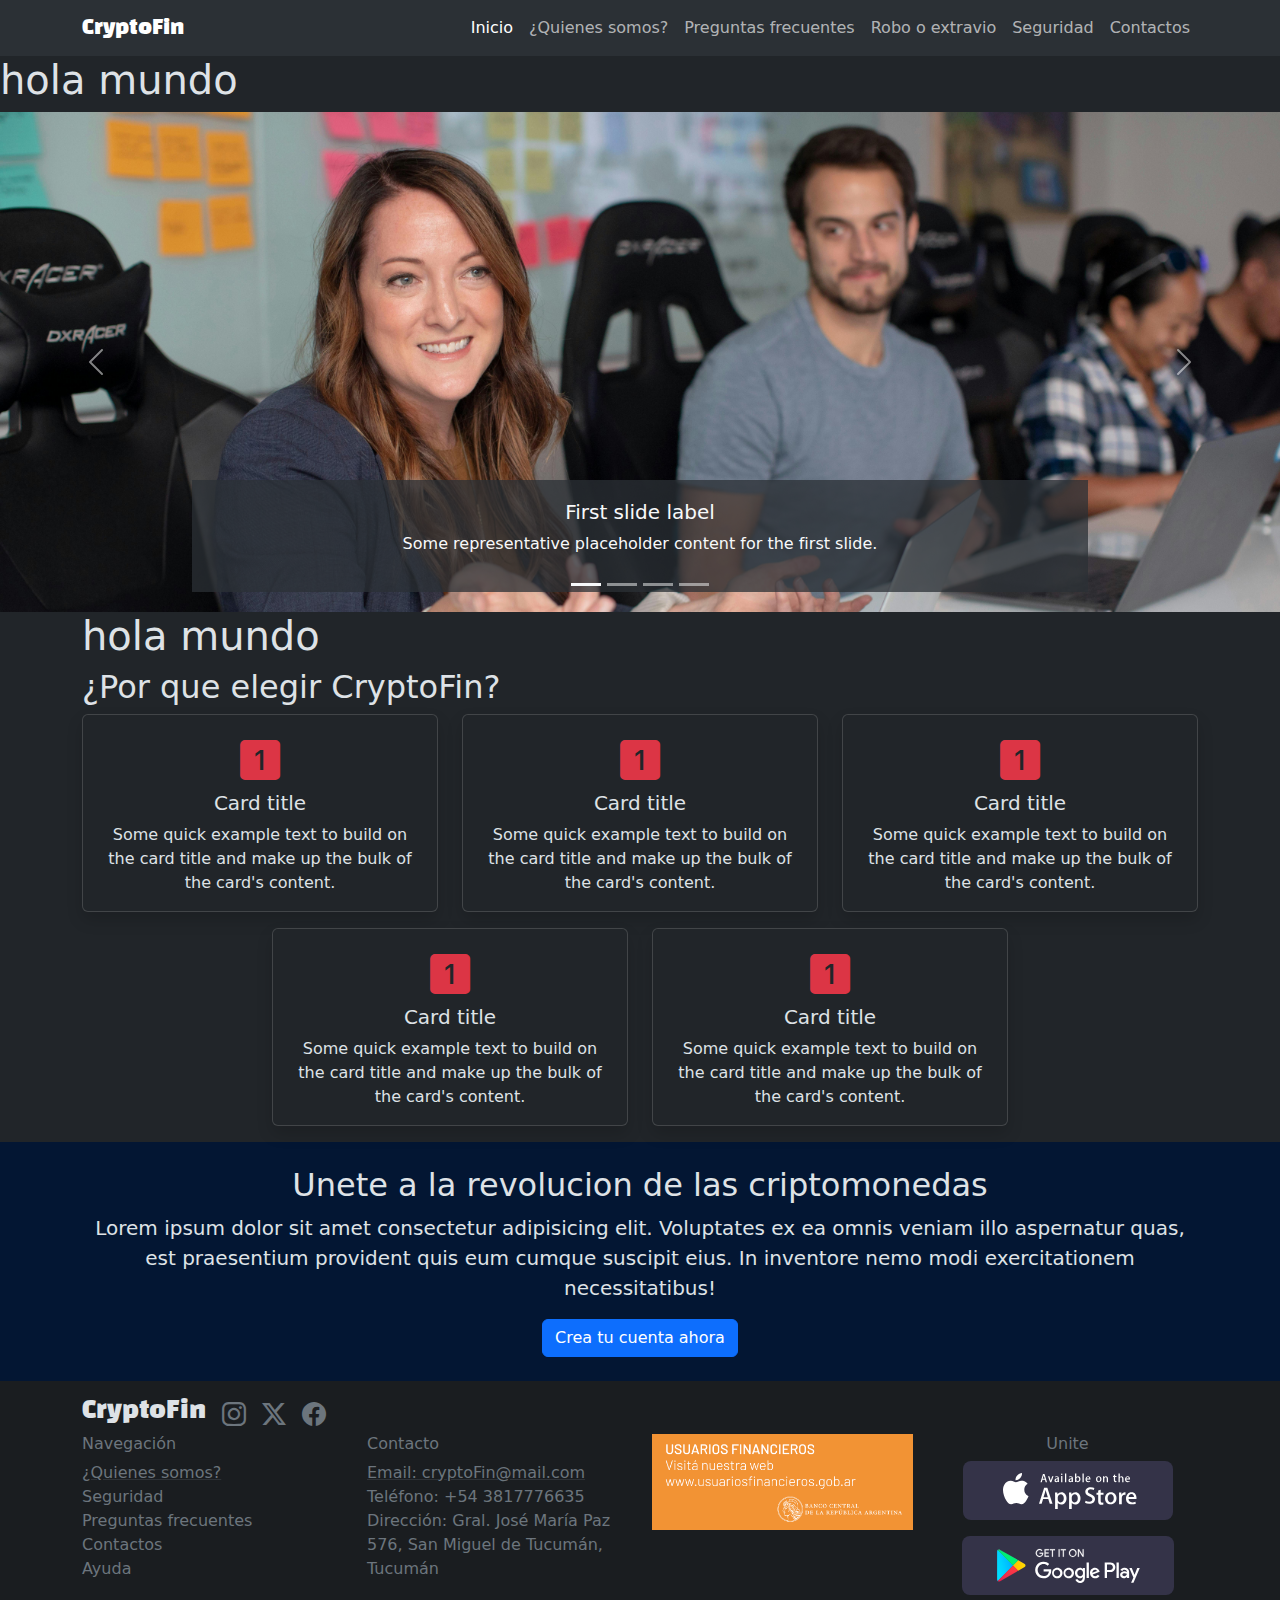
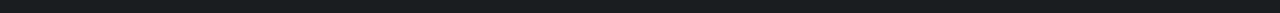
==== index.html @ 339f832b "agregamos la pagina de contactos con un formulario y mapa" ====
<!DOCTYPE html>
<html lang="es" data-bs-theme="dark">
  <head>
    <meta name="description" content="" />
    <meta charset="UTF-8" />
    <meta name="viewport" content="width=device-width, initial-scale=1.0" />
    <link rel="stylesheet" href="./style/style.css" />
    <link rel="stylesheet" href="./style/bootstrap.min.css" />
    <title>CryptoFin</title>
  </head>
  <body>
    <header>
      <nav class="navbar navbar-expand-lg bg-body-tertiary">
        <div class="container">
          <a class="navbar-brand marca" href="index.html">CryptoFin</a>
          <button
            class="navbar-toggler"
            type="button"
            data-bs-toggle="collapse"
            data-bs-target="#navbarSupportedContent"
            aria-controls="navbarSupportedContent"
            aria-expanded="false"
            aria-label="Toggle navigation"
          >
            <span class="navbar-toggler-icon"></span>
          </button>
          <div class="collapse navbar-collapse" id="navbarSupportedContent">
            <ul class="navbar-nav ms-auto mb-2 mb-lg-0">
              <li class="nav-item">
                <a class="nav-link active" aria-current="page" href="index.html"
                  >Inicio</a
                >
              </li>
              <li class="nav-item">
                <a class="nav-link" href="./pages/quienes-somos.html"
                  >¿Quienes somos?</a
                >
              </li>
              <li class="nav-item">
                <a class="nav-link" href="./pages/preguntas-frecuentes.html"
                  >Preguntas frecuentes</a
                >
              </li>
              <li class="nav-item">
                <a class="nav-link" href="./pages/error404.html"
                  >Robo o extravio</a
                >
              </li>
              <li class="nav-item">
                <a class="nav-link" href="./pages/seguridad.html">Seguridad</a>
              </li>
              <li class="nav-item">
                <a class="nav-link" href="./pages/contactos.html">Contactos</a>
              </li>
            </ul>
          </div>
        </div>
      </nav>
    </header>
    <main>
      <h1>hola mundo</h1>
      <section id="carouselCryptoFin" class="carousel slide">
        <div class="carousel-indicators">
          <button
            type="button"
            data-bs-target="#carouselCryptoFin"
            data-bs-slide-to="0"
            class="active bg-light"
            aria-current="true"
            aria-label="Slide 1
            "
          ></button>
          <button
            type="button"
            class="bg-light"
            data-bs-target="#carouselCryptoFin"
            data-bs-slide-to="1"
            aria-label="Slide 2"
          ></button>
          <button
            type="button"
            class="bg-light"
            data-bs-target="#carouselCryptoFin"
            data-bs-slide-to="2"
            aria-label="Slide 3"
          ></button>
          <button
            type="button"
            class="bg-light"
            data-bs-target="#carouselCryptoFin"
            data-bs-slide-to="3"
            aria-label="Slide 3"
          ></button>
        </div>
        <div class="carousel-inner">
          <div class="carousel-item active">
            <img
              src="img/banner/atencion.jpg"
              class="d-block w-100 img-carousel-crypto"
              alt="..."
            />
            <div
              class="carousel-caption d-none d-md-block text-light bg-body-tertiary bg-opacity-75"
            >
              <h5>First slide label</h5>
              <p >
                Some representative placeholder content for the first slide.
              </p>
            </div>
          </div>
          <div class="carousel-item">
            <img
              src="img/banner/crypto.jpeg"
              class="d-block w-100 img-carousel-crypto"
              alt="..."
            />
            <div
              class="carousel-caption d-none d-md-block text-light bg-body-dark bg-opacity-75"
            >
              <h5>Second slide label</h5>
              <p>
                Some representative placeholder content for the second slide.
              </p>
            </div>
          </div>
          <div class="carousel-item">
            <img
              src="img/banner/dolar.jpg"
              class="d-block w-100 img-carousel-crypto"
              alt="..."
            />
            <div class="carousel-caption d-none d-md-block text-light">
              <h5>Third slide label</h5>
              <p>
                Some representative placeholder content for the third slide.
              </p>
            </div>
          </div>
          <div class="carousel-item">
            <img
              src="img/monedas.jpeg"
              class="d-block w-100 img-carousel-crypto"
              alt="..."
            />
            <div class="carousel-caption d-none d-md-block text-light">
              <h5>Third slide label</h5>
              <p>
                Some representative placeholder content for the third slide.
              </p>
            </div>
          </div>
        </div>
        <button
          class="carousel-control-prev"
          type="button"
          data-bs-target="#carouselCryptoFin"
          data-bs-slide="prev"
        >
          <span class="carousel-control-prev-icon" aria-hidden="true"></span>
          <span class="visually-hidden">Previous</span>
        </button>
        <button
          class="carousel-control-next"
          type="button"
          data-bs-target="#carouselCryptoFin"
          data-bs-slide="next"
        >
          <span class="carousel-control-next-icon" aria-hidden="true"></span>
          <span class="visually-hidden">Next</span>
        </button>
      </section>
      <section class="container">
        <article><h1>hola mundo</h1></article>
        <article><h2>¿Por que elegir CryptoFin?</h2></article>
        <div class="row justify-content-center">
          <article class="col-12 col-md-6 col-lg-4 mb-3">
            <div class="card shadow h-100">
              <div class="card-body text-center">
                <i class="bi bi-1-square-fill fs-1 text-danger"></i>
                <h5 class="card-title">Card title</h5>
                <p class="card-text">
                  Some quick example text to build on the card title and make up
                  the bulk of the card's content.
                </p>
              </div>
            </div>
          </article>
          <article class="col-12 col-md-6 col-lg-4 mb-3">
            <div class="card shadow">
              <div class="card-body text-center">
                <i class="bi bi-1-square-fill fs-1 text-danger"></i>
                <h5 class="card-title">Card title</h5>
                <p class="card-text">
                  Some quick example text to build on the card title and make up
                  the bulk of the card's content.
                </p>
              </div>
            </div>
          </article>
          <article class="col-12 col-md-6 col-lg-4 mb-3">
            <div class="card shadow">
              <div class="card-body text-center">
                <i class="bi bi-1-square-fill fs-1 text-danger"></i>
                <h5 class="card-title">Card title</h5>
                <p class="card-text">
                  Some quick example text to build on the card title and make up
                  the bulk of the card's content.
                </p>
              </div>
            </div>
          </article>
          <article class="col-12 col-md-6 col-lg-4 mb-3">
            <div class="card shadow">
              <div class="card-body text-center">
                <i class="bi bi-1-square-fill fs-1 text-danger"></i>
                <h5 class="card-title">Card title</h5>
                <p class="card-text">
                  Some quick example text to build on the card title and make up
                  the bulk of the card's content.
                </p>
              </div>
            </div>
          </article>
          <article class="col-12 col-md-6 col-lg-4 mb-3">
            <div class="card shadow">
              <div class="card-body text-center">
                <i class="bi bi-1-square-fill fs-1 text-danger"></i>
                <h5 class="card-title">Card title</h5>
                <p class="card-text">
                  Some quick example text to build on the card title and make up
                  the bulk of the card's content.
                </p>
              </div>
            </div>
          </article>
        </div>
      </section>
      <section class="bg-primary-subtle py-4">
        <div class="container text-center">
          <h2>Unete a la revolucion de las criptomonedas</h2>
          <p class="lead">Lorem ipsum dolor sit amet consectetur adipisicing elit. Voluptates ex ea omnis veniam illo aspernatur quas, est praesentium provident quis eum cumque suscipit eius. In inventore nemo modi exercitationem necessitatibus!</p>
          <button class="btn btn-primary " data-bs-toggle="modal" data-bs-target="#ModalCreaTuCuenta" >Crea tu cuenta ahora</button>
        </div>
      </section>
    </main>
    <!-- Modal crea tu cuenta -->
<div class="modal fade" id="ModalCreaTuCuenta" tabindex="-1" aria-labelledby="exampleModalLabel" aria-hidden="true">
  <div class="modal-dialog">
    <div class="modal-content">
      <div class="modal-header">
        <h2 class="modal-title fs-5" id="ModalCreaTuCuentaLabel">Crea Tu cuenta</h2>
        <button type="button" class="btn-close" data-bs-dismiss="modal" aria-label="Close"></button>
      </div>
      <div class="modal-body">
        <p>Completa los siguientes datos para crear tu cuenta</p>
        <form>
          <div class="mb-3">
            <label for="exampleInputEmail1" class="form-label">Email address</label>
            <input type="email" class="form-control" id="exampleInputEmail1" aria-describedby="emailHelp">
            <div id="emailHelp" class="form-text">We'll never share your email with anyone else.</div>
          </div>
          <div class="mb-3">
            <label for="exampleInputPassword1" class="form-label">Password</label>
            <input type="password" class="form-control" id="exampleInputPassword1">
          </div>
          <div class="mb-3 form-check">
            <input type="checkbox" class="form-check-input" id="exampleCheck1">
            <label class="form-check-label" for="exampleCheck1">Check me out</label>
          </div>
          <button type="submit" class="btn btn-primary">Submit</button>
        </form>
      </div>
      <div class="modal-footer">
        <button type="button" class="btn btn-secondary" data-bs-dismiss="modal">Close</button>
        <button type="button" class="btn btn-primary">Save changes</button>
      </div>
    </div>
  </div>
</div>
    <footer class="bg-dark-subtle py-3">
      <div class="container">
        <div
          class="danger d-flex gap-3 justify-content-center justify-content-md-start"
        >
          <h4 class="marca">CryptoFin</h4>
          <a href="#" class="link-secondary"
            ><i class="bi bi-instagram fs-4"></i
          ></a>
          <a href="#" class="link-secondary">
            <i class="bi bi-twitter-x fs-4"></i
          ></a>
          <a href="#" class="link-secondary"
            ><i class="bi bi-facebook fs-4"></i
          ></a>
        </div>
        <div class="row">
          <article
            class="-primary col-12 col-md-6 col-lg-3 text-center text-md-start"
          >
            <h6 class="text-secondary">Navegación</h6>
            <ul class="list-unstyled">
              <li>
                <a
                  href="./pages/quienesSomos.html"
                  class="link-secondary link-underline-opacity-25 link-underline-opacity-100-hover"
                  >¿Quienes somos?</a
                >
              </li>
              <li>
                <a
                  href="./pages/seguridad.html"
                  class="link-secondary link-underline-opacity-0"
                  >Seguridad</a
                >
              </li>
              <li>
                <a
                  href="./pages/preguntasFrecuentes.html"
                  class="link-secondary link-underline-opacity-0"
                  >Preguntas frecuentes</a
                >
              </li>
              <li>
                <a
                  href="./pages/contactos.html"
                  class="link-secondary link-underline-opacity-0"
                  >Contactos</a
                >
              </li>
              <li>
                <a
                  href="./pages/error404.html"
                  class="link-secondary link-underline-opacity-0"
                  >Ayuda</a
                >
              </li>
            </ul>
          </article>
          <article
            class="-primary col-12 col-md-6 col-lg-3 text-center text-md-start"
          >
            <h6 class="text-secondary">Contacto</h6>
            <ul class="list-unstyled">
              <li>
                <a
                  href="./pages/error404.html"
                  class="link-secondary link-underline-opacity-25 link-underline-opacity-100-hover"
                  >Email: cryptoFin@mail.com</a
                >
              </li>
              <li>
                <a
                  href="./pages/error404.html"
                  class="link-secondary link-underline-opacity-0"
                  >Teléfono: +54 3817776635</a
                >
              </li>
              <li>
                <a
                  href="https://maps.app.goo.gl/gf4MW3TFYr9LGLHT8"
                  target="_blank"
                  class="link-secondary link-underline-opacity-0"
                  >Dirección: Gral. José María Paz 576, San Miguel de Tucumán,
                  Tucumán</a
                >
              </li>
            </ul>
          </article>
          <article class="-primary col-12 col-md-6 col-lg-3">
            <a href="./pages/error404.html">
              <img
                src="./img/usuariosfinancieros.png"
                alt="Logo usuarios financieros Banco Central"
                class="w-100 mb-3"
              />
            </a>
          </article>
          <article class="-primary col-12 col-md-6 col-lg-3 text-center">
            <h6 class="text-secondary">Unite</h6>

            <a href="./pages/error404.html"
              ><img
                src="./img/badge-apple-store.svg"
                alt="Logo Apple Store"
                class="mb-3"
            /></a>
            <a href="./pages/error404.html"
              ><img src="./img/google-play-badge-bb.svg" alt="Logo google play"
            /></a>
          </article>
        </div>
      </div>
    </footer>
    <script src="js/bootstrap.min.js"></script>
  </body>
</html>
---- style/style.css ----
@import url("https://cdn.jsdelivr.net/npm/bootstrap-icons@1.11.3/font/bootstrap-icons.min.css");

body {
  display: flex;
  flex-direction: column;
  min-height: 100vh;
}

main {
  flex-grow: 1;
}

@font-face {
  font-family: "BlackHanSans";
  src: url(../Fonts/BlackHanSans-Regular.ttf);
}

.marca {
  font-family: "BlackHanSans", sans-serif;
}

.img-carousel-crypto {
  height: 300px;
  object-fit: cover;
}

@media (min-width:768px) and (min-width:991px) {
    .img-carousel-crypto{
        height: 350px;
    }
    
}
@media (min-width: 992px) {
    .img-carousel-crypto{
        height: 500px;
        object-position: 100% 30%;
    }
}

.carousel-control-prev-icon{
    filter: none !important;
}

.carousel-control-next-icon{
    filter: none !important;
}
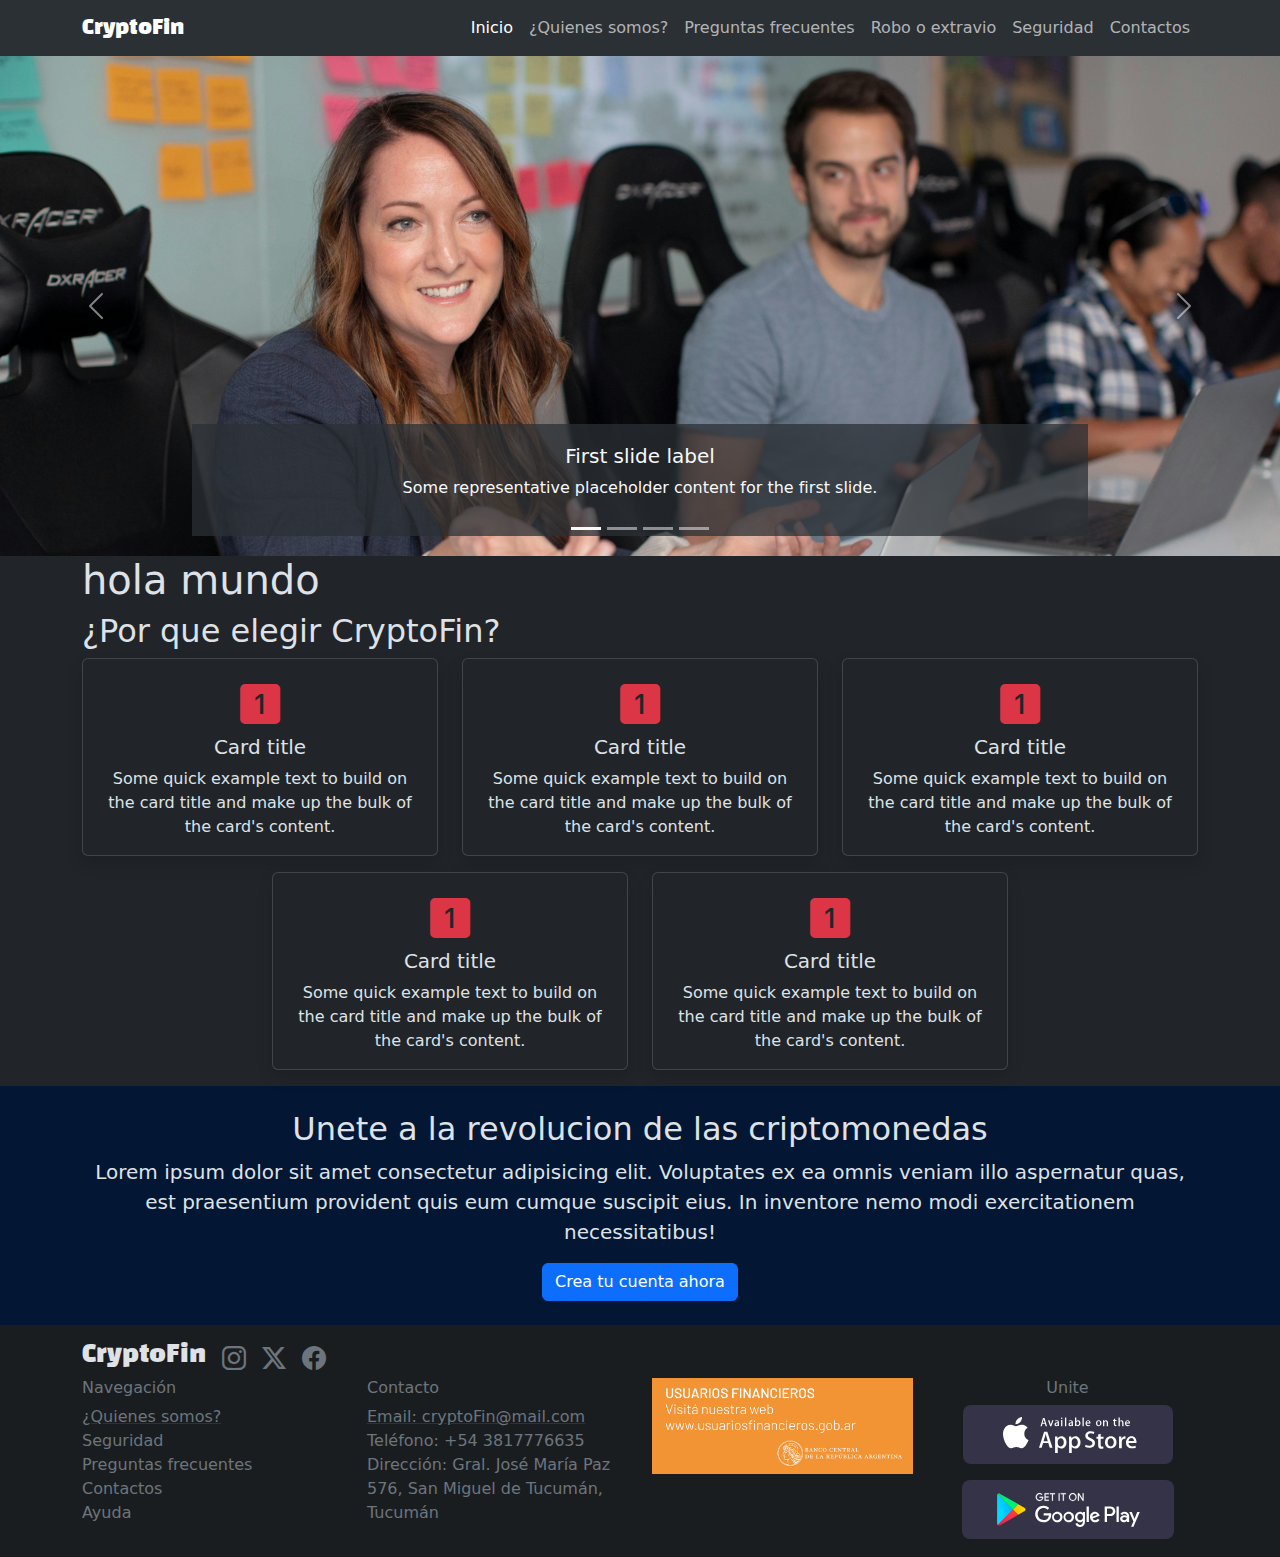
==== commit 2c0e4a2f: "borre texto que no corresponde" ====
--- a/index.html
+++ b/index.html
@@ -58,7 +58,6 @@
       </nav>
     </header>
     <main>
-      <h1>hola mundo</h1>
       <section id="carouselCryptoFin" class="carousel slide">
         <div class="carousel-indicators">
           <button
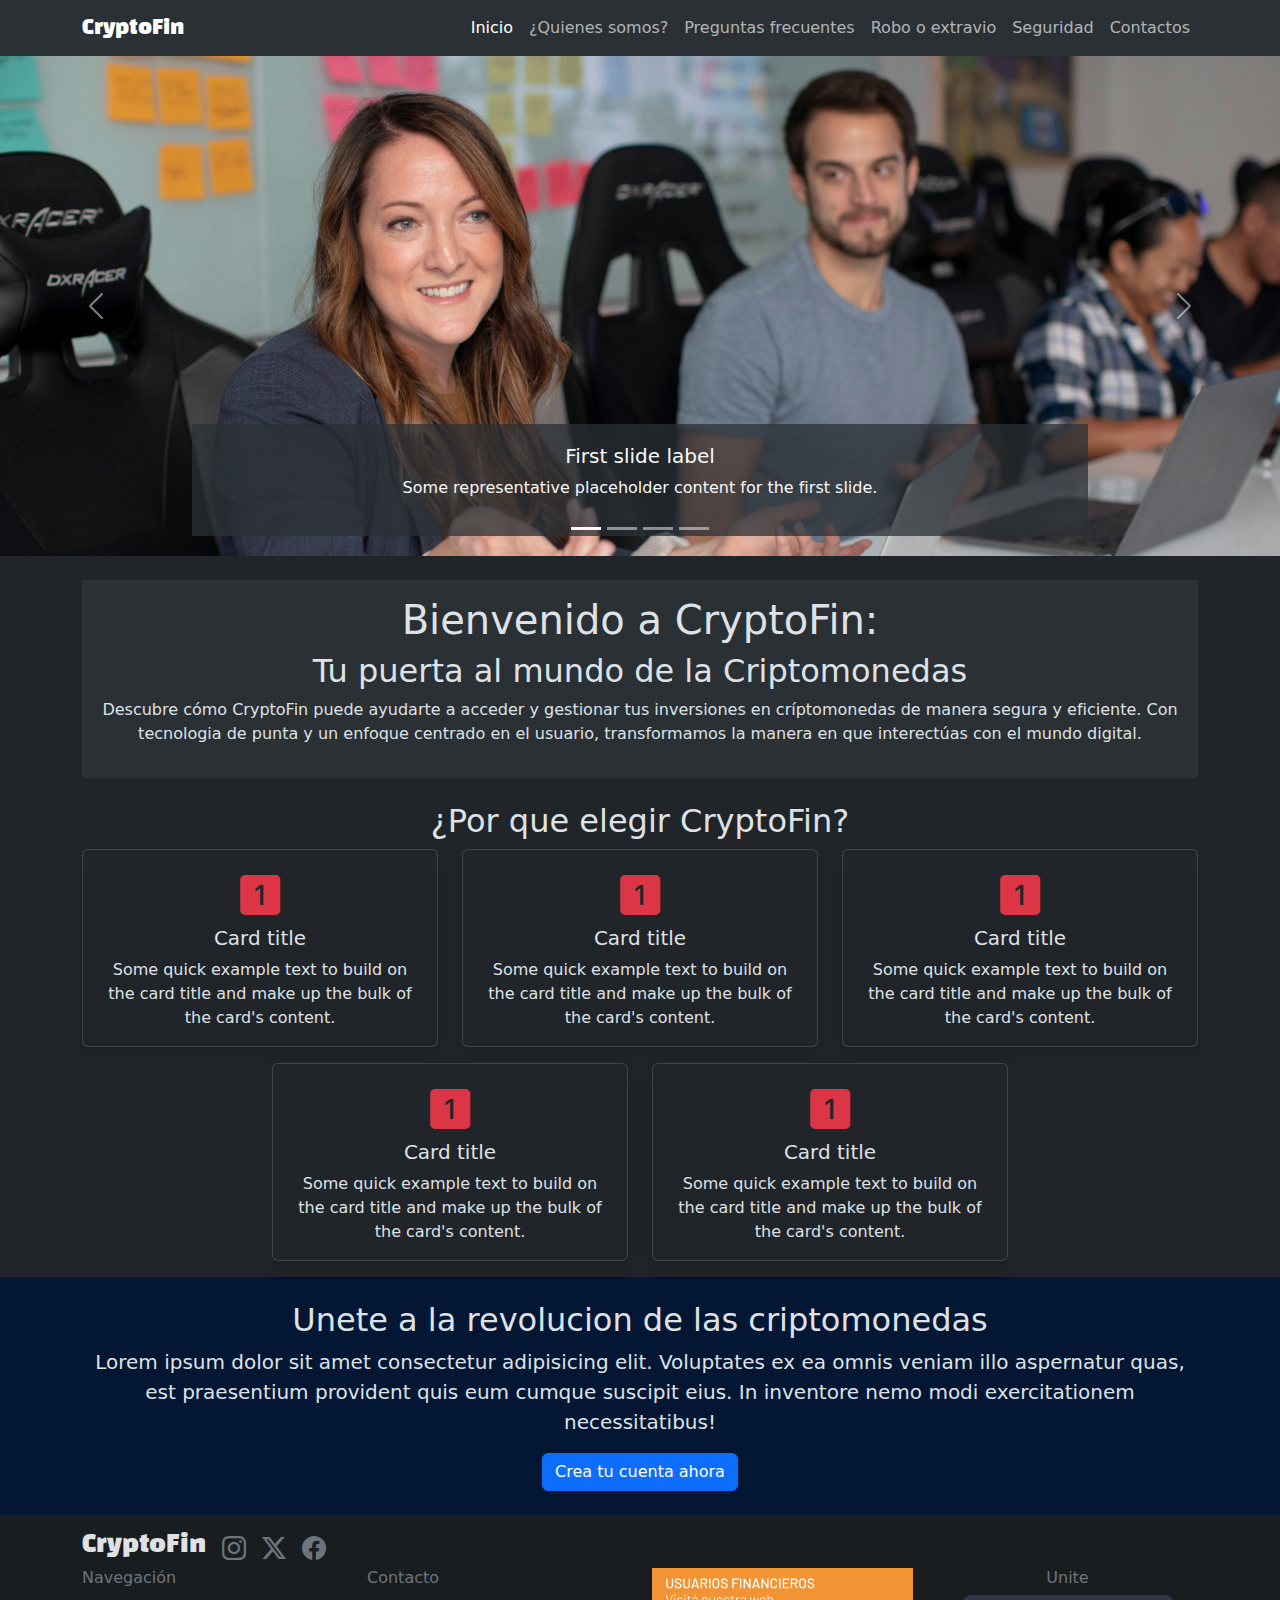
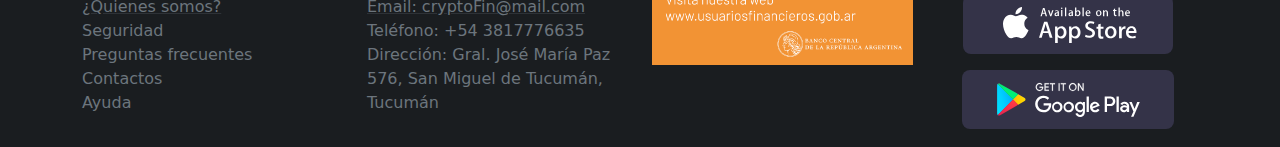
==== commit 06f1d6be: "agregue la descripcion de criptofin" ====
--- a/index.html
+++ b/index.html
@@ -168,8 +168,12 @@
           <span class="visually-hidden">Next</span>
         </button>
       </section>
-      <section class="container">
-        <article><h1>hola mundo</h1></article>
+      <section class="container text-center">
+        <article class="container bg-body-tertiary my-4 py-3">
+          <h1>Bienvenido a CryptoFin:</h1>
+          <h2>Tu puerta al mundo de la Criptomonedas</h2>
+          <p>Descubre cómo CryptoFin puede ayudarte a acceder y gestionar tus inversiones en críptomonedas de manera segura y eficiente. Con tecnologia de punta y un enfoque centrado en el usuario, transformamos la manera en que interectúas con el mundo digital.</p>
+        </article>
         <article><h2>¿Por que elegir CryptoFin?</h2></article>
         <div class="row justify-content-center">
           <article class="col-12 col-md-6 col-lg-4 mb-3">
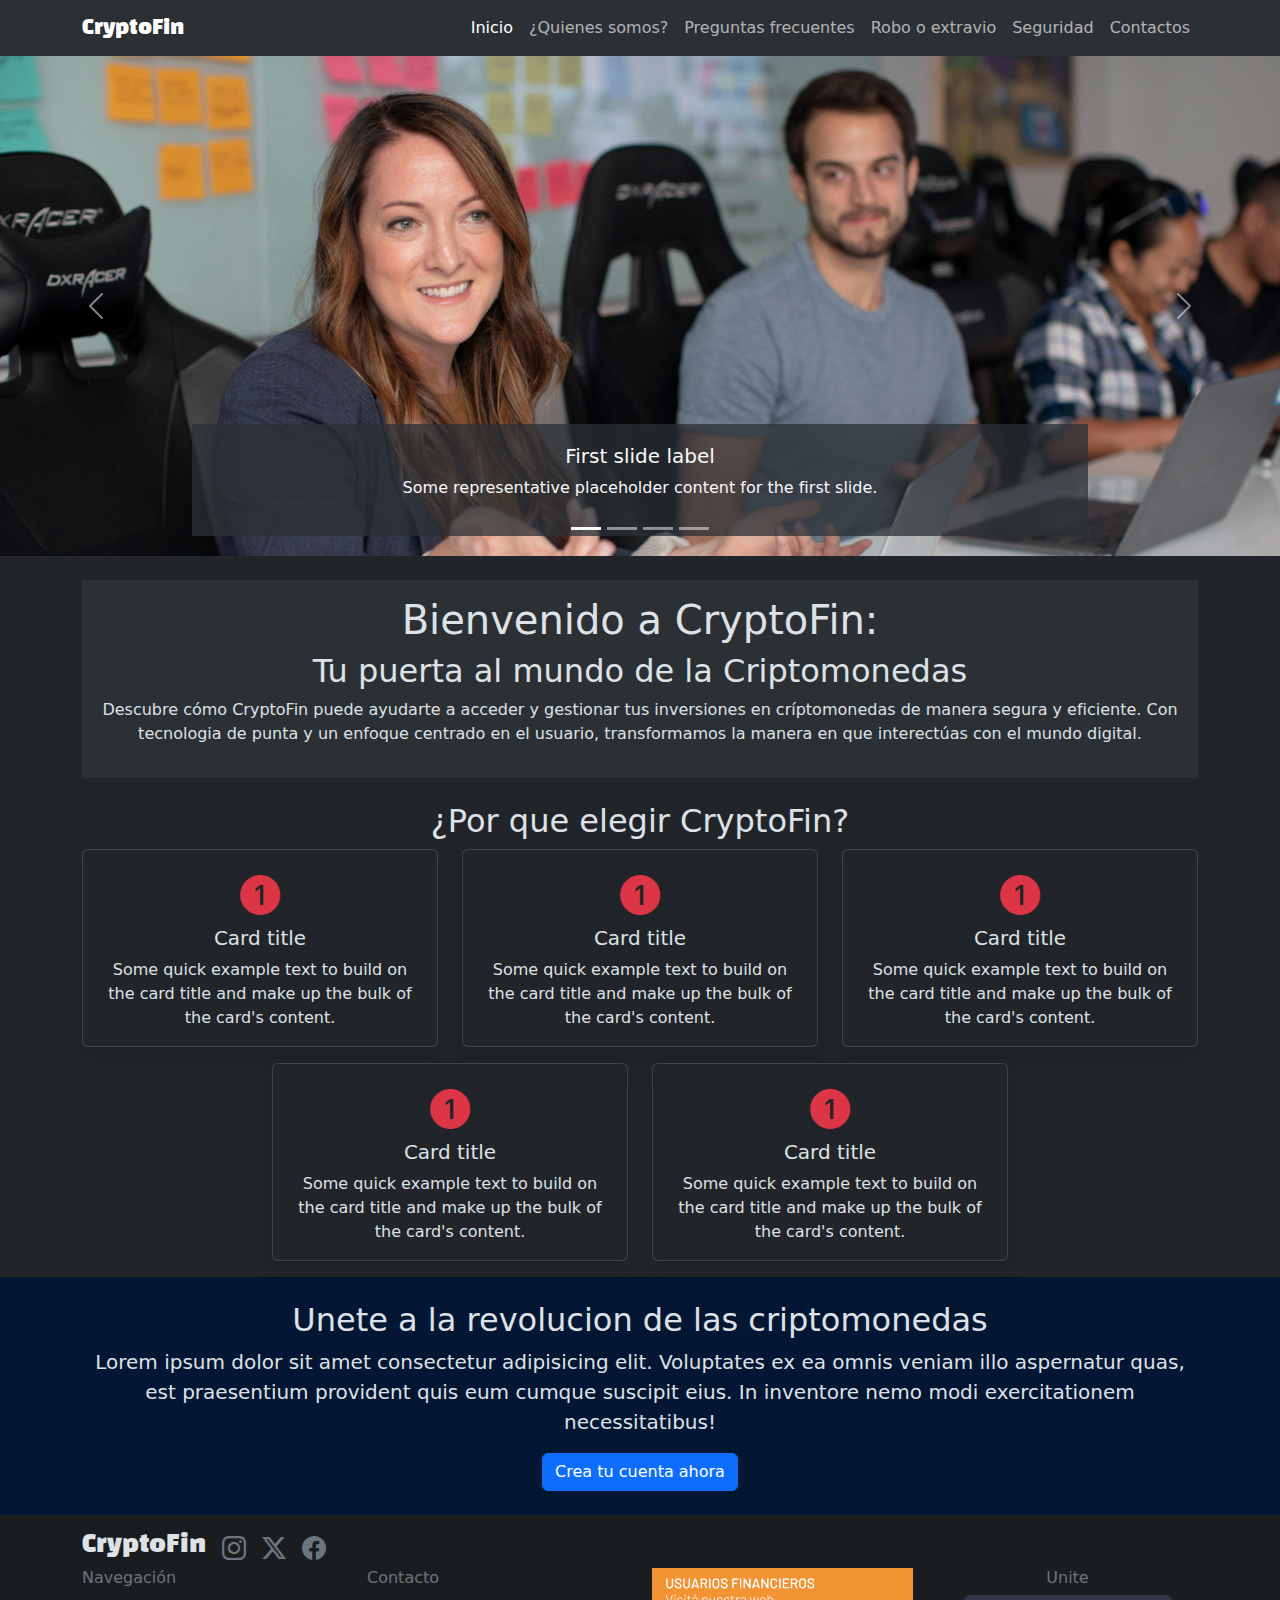
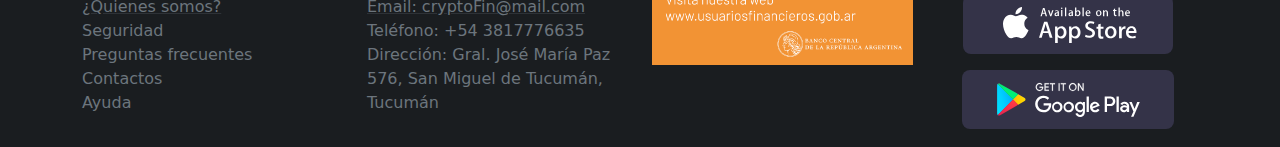
==== commit f98e003b: "modifique los iconos de la card" ====
--- a/index.html
+++ b/index.html
@@ -179,7 +179,7 @@
           <article class="col-12 col-md-6 col-lg-4 mb-3">
             <div class="card shadow h-100">
               <div class="card-body text-center">
-                <i class="bi bi-1-square-fill fs-1 text-danger"></i>
+                <i class="bi bi-1-circle-fill fs-1 text-danger"></i>
                 <h5 class="card-title">Card title</h5>
                 <p class="card-text">
                   Some quick example text to build on the card title and make up
@@ -191,7 +191,7 @@
           <article class="col-12 col-md-6 col-lg-4 mb-3">
             <div class="card shadow">
               <div class="card-body text-center">
-                <i class="bi bi-1-square-fill fs-1 text-danger"></i>
+                <i class="bi bi-1-circle-fill fs-1 text-danger"></i>
                 <h5 class="card-title">Card title</h5>
                 <p class="card-text">
                   Some quick example text to build on the card title and make up
@@ -203,7 +203,7 @@
           <article class="col-12 col-md-6 col-lg-4 mb-3">
             <div class="card shadow">
               <div class="card-body text-center">
-                <i class="bi bi-1-square-fill fs-1 text-danger"></i>
+                <i class="bi bi-1-circle-fill fs-1 text-danger"></i>
                 <h5 class="card-title">Card title</h5>
                 <p class="card-text">
                   Some quick example text to build on the card title and make up
@@ -215,7 +215,7 @@
           <article class="col-12 col-md-6 col-lg-4 mb-3">
             <div class="card shadow">
               <div class="card-body text-center">
-                <i class="bi bi-1-square-fill fs-1 text-danger"></i>
+                <i class="bi bi-1-circle-fill fs-1 text-danger"></i>
                 <h5 class="card-title">Card title</h5>
                 <p class="card-text">
                   Some quick example text to build on the card title and make up
@@ -227,7 +227,7 @@
           <article class="col-12 col-md-6 col-lg-4 mb-3">
             <div class="card shadow">
               <div class="card-body text-center">
-                <i class="bi bi-1-square-fill fs-1 text-danger"></i>
+                <i class="bi bi-1-circle-fill fs-1 text-danger"></i>
                 <h5 class="card-title">Card title</h5>
                 <p class="card-text">
                   Some quick example text to build on the card title and make up
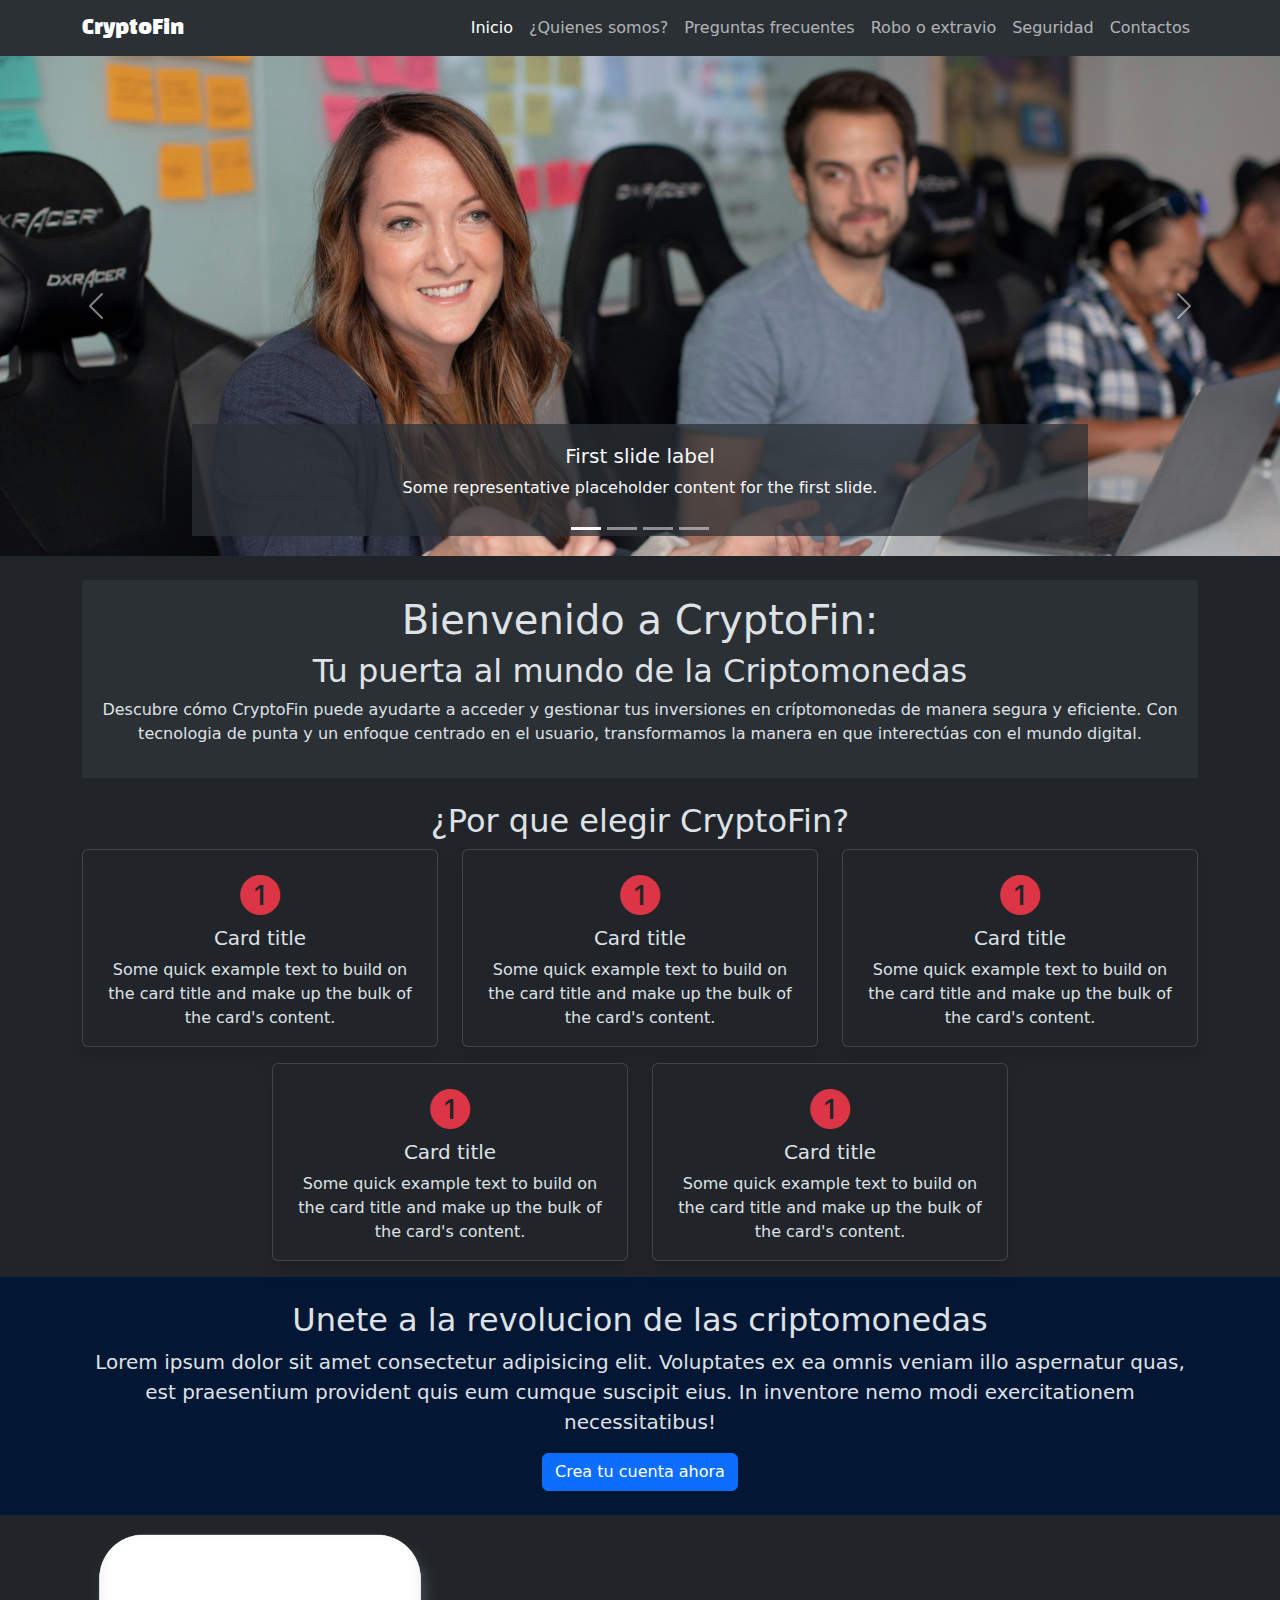
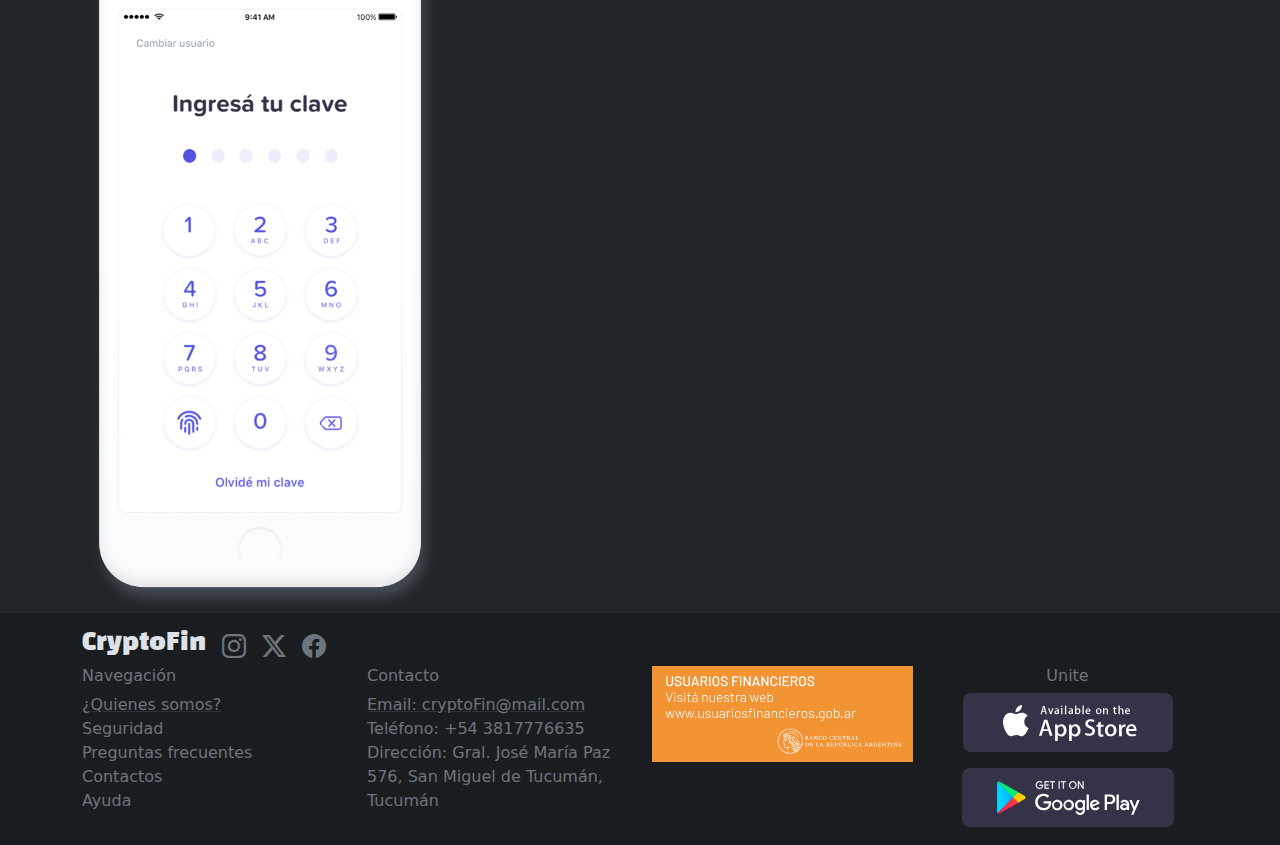
==== commit d00398f1: "agregue una imagen de celular para saber sobre la seguirdad" ====
--- a/index.html
+++ b/index.html
@@ -102,7 +102,7 @@
               class="carousel-caption d-none d-md-block text-light bg-body-tertiary bg-opacity-75"
             >
               <h5>First slide label</h5>
-              <p >
+              <p>
                 Some representative placeholder content for the first slide.
               </p>
             </div>
@@ -172,7 +172,12 @@
         <article class="container bg-body-tertiary my-4 py-3">
           <h1>Bienvenido a CryptoFin:</h1>
           <h2>Tu puerta al mundo de la Criptomonedas</h2>
-          <p>Descubre cómo CryptoFin puede ayudarte a acceder y gestionar tus inversiones en críptomonedas de manera segura y eficiente. Con tecnologia de punta y un enfoque centrado en el usuario, transformamos la manera en que interectúas con el mundo digital.</p>
+          <p>
+            Descubre cómo CryptoFin puede ayudarte a acceder y gestionar tus
+            inversiones en críptomonedas de manera segura y eficiente. Con
+            tecnologia de punta y un enfoque centrado en el usuario,
+            transformamos la manera en que interectúas con el mundo digital.
+          </p>
         </article>
         <article><h2>¿Por que elegir CryptoFin?</h2></article>
         <div class="row justify-content-center">
@@ -241,45 +246,108 @@
       <section class="bg-primary-subtle py-4">
         <div class="container text-center">
           <h2>Unete a la revolucion de las criptomonedas</h2>
-          <p class="lead">Lorem ipsum dolor sit amet consectetur adipisicing elit. Voluptates ex ea omnis veniam illo aspernatur quas, est praesentium provident quis eum cumque suscipit eius. In inventore nemo modi exercitationem necessitatibus!</p>
-          <button class="btn btn-primary " data-bs-toggle="modal" data-bs-target="#ModalCreaTuCuenta" >Crea tu cuenta ahora</button>
+          <p class="lead">
+            Lorem ipsum dolor sit amet consectetur adipisicing elit. Voluptates
+            ex ea omnis veniam illo aspernatur quas, est praesentium provident
+            quis eum cumque suscipit eius. In inventore nemo modi exercitationem
+            necessitatibus!
+          </p>
+          <button
+            class="btn btn-primary"
+            data-bs-toggle="modal"
+            data-bs-target="#ModalCreaTuCuenta"
+          >
+            Crea tu cuenta ahora
+          </button>
+        </div>
+      </section>
+      <section class="container">
+        <div class="row">
+          <div class="col-12 col-md-6 col-lg-4">
+            <img src="./img/iphone-illustration-sec.png" alt="" class="img-fluid" />
+          </div>
+        </div>
+      </section>
+      <section class="col-12 col-md-6 col-lg-4">
+        <div class="">
+          
         </div>
       </section>
     </main>
     <!-- Modal crea tu cuenta -->
-<div class="modal fade" id="ModalCreaTuCuenta" tabindex="-1" aria-labelledby="exampleModalLabel" aria-hidden="true">
-  <div class="modal-dialog">
-    <div class="modal-content">
-      <div class="modal-header">
-        <h2 class="modal-title fs-5" id="ModalCreaTuCuentaLabel">Crea Tu cuenta</h2>
-        <button type="button" class="btn-close" data-bs-dismiss="modal" aria-label="Close"></button>
-      </div>
-      <div class="modal-body">
-        <p>Completa los siguientes datos para crear tu cuenta</p>
-        <form>
-          <div class="mb-3">
-            <label for="exampleInputEmail1" class="form-label">Email address</label>
-            <input type="email" class="form-control" id="exampleInputEmail1" aria-describedby="emailHelp">
-            <div id="emailHelp" class="form-text">We'll never share your email with anyone else.</div>
-          </div>
-          <div class="mb-3">
-            <label for="exampleInputPassword1" class="form-label">Password</label>
-            <input type="password" class="form-control" id="exampleInputPassword1">
-          </div>
-          <div class="mb-3 form-check">
-            <input type="checkbox" class="form-check-input" id="exampleCheck1">
-            <label class="form-check-label" for="exampleCheck1">Check me out</label>
-          </div>
-          <button type="submit" class="btn btn-primary">Submit</button>
-        </form>
-      </div>
-      <div class="modal-footer">
-        <button type="button" class="btn btn-secondary" data-bs-dismiss="modal">Close</button>
-        <button type="button" class="btn btn-primary">Save changes</button>
+    <div
+      class="modal fade"
+      id="ModalCreaTuCuenta"
+      tabindex="-1"
+      aria-labelledby="exampleModalLabel"
+      aria-hidden="true"
+    >
+      <div class="modal-dialog">
+        <div class="modal-content">
+          <div class="modal-header">
+            <h2 class="modal-title fs-5" id="ModalCreaTuCuentaLabel">
+              Crea Tu cuenta
+            </h2>
+            <button
+              type="button"
+              class="btn-close"
+              data-bs-dismiss="modal"
+              aria-label="Close"
+            ></button>
+          </div>
+          <div class="modal-body">
+            <p>Completa los siguientes datos para crear tu cuenta</p>
+            <form>
+              <div class="mb-3">
+                <label for="exampleInputEmail1" class="form-label"
+                  >Email address</label
+                >
+                <input
+                  type="email"
+                  class="form-control"
+                  id="exampleInputEmail1"
+                  aria-describedby="emailHelp"
+                />
+                <div id="emailHelp" class="form-text">
+                  We'll never share your email with anyone else.
+                </div>
+              </div>
+              <div class="mb-3">
+                <label for="exampleInputPassword1" class="form-label"
+                  >Password</label
+                >
+                <input
+                  type="password"
+                  class="form-control"
+                  id="exampleInputPassword1"
+                />
+              </div>
+              <div class="mb-3 form-check">
+                <input
+                  type="checkbox"
+                  class="form-check-input"
+                  id="exampleCheck1"
+                />
+                <label class="form-check-label" for="exampleCheck1"
+                  >Check me out</label
+                >
+              </div>
+              <button type="submit" class="btn btn-primary">Submit</button>
+            </form>
+          </div>
+          <div class="modal-footer">
+            <button
+              type="button"
+              class="btn btn-secondary"
+              data-bs-dismiss="modal"
+            >
+              Close
+            </button>
+            <button type="button" class="btn btn-primary">Save changes</button>
+          </div>
+        </div>
       </div>
     </div>
-  </div>
-</div>
     <footer class="bg-dark-subtle py-3">
       <div class="container">
         <div
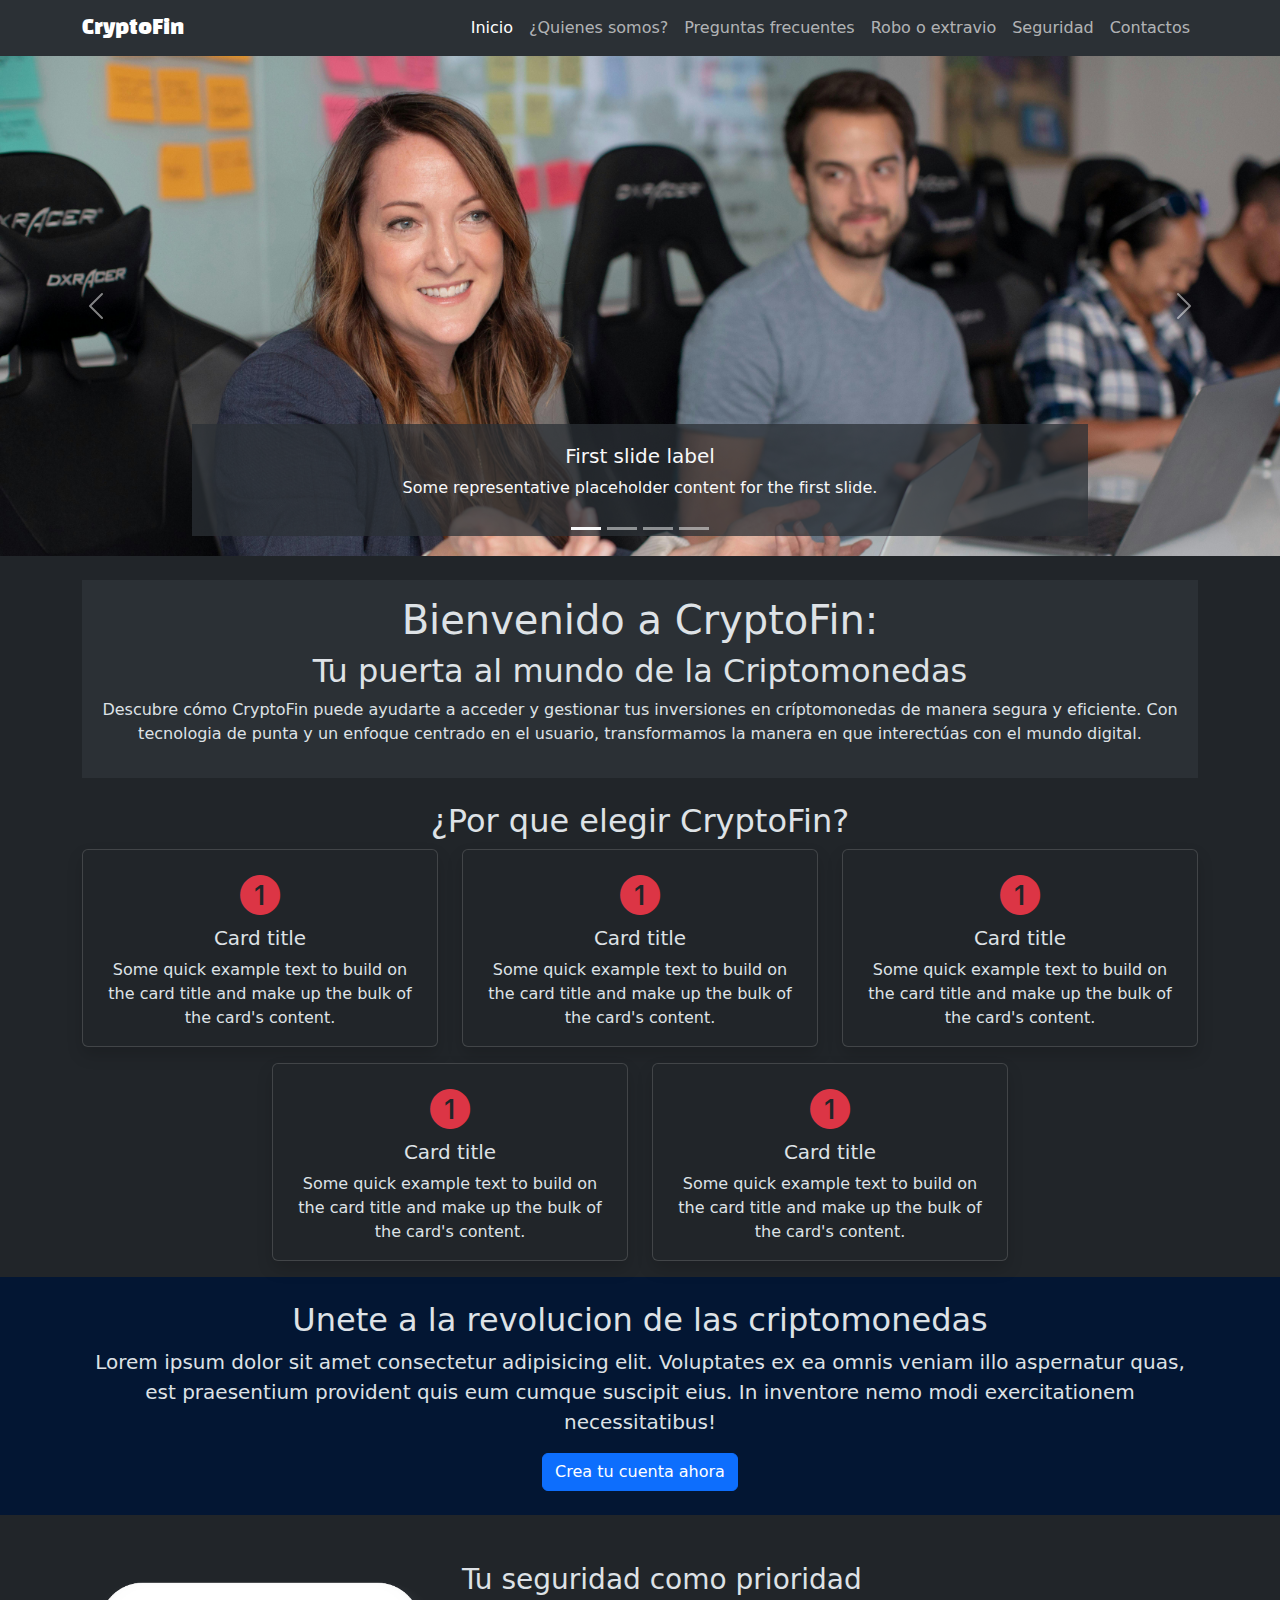
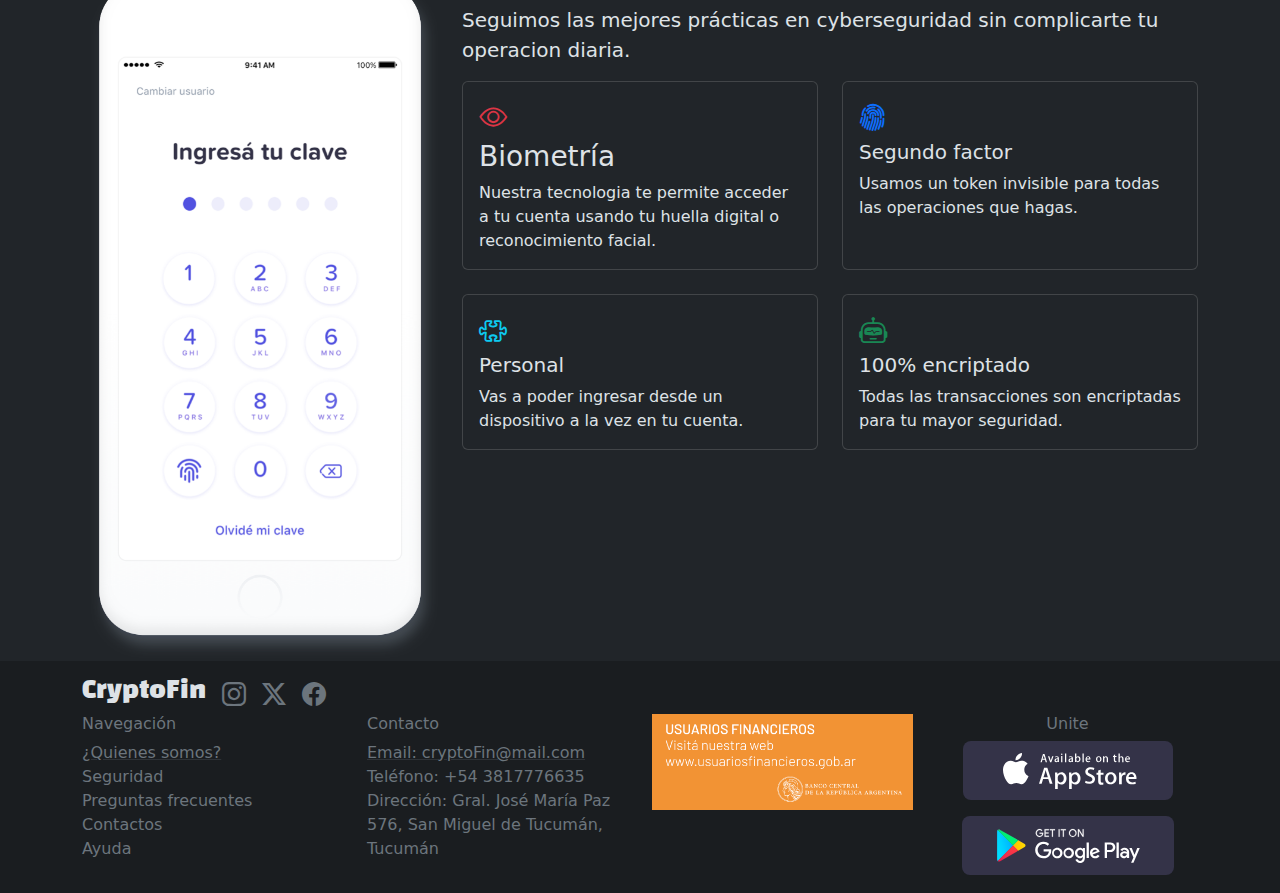
==== commit da122f90: "se agrego las card con todas las descripciones sobre la seguridad de nuestras cryptos y se corregier" ====
--- a/index.html
+++ b/index.html
@@ -263,14 +263,74 @@
       </section>
       <section class="container">
         <div class="row">
-          <div class="col-12 col-md-6 col-lg-4">
-            <img src="./img/iphone-illustration-sec.png" alt="" class="img-fluid" />
-          </div>
-        </div>
-      </section>
-      <section class="col-12 col-md-6 col-lg-4">
-        <div class="">
-          
+          <article
+            class="col-12 col-md-4 pt-md-5 order-1 order-md-0 text-center"
+          >
+            <img
+              src="img/iphone-illustration-sec.png"
+              alt="teclado de telefono"
+              class="img-fluid"
+            />
+          </article>
+          <article class="col-12 col-md-8 text-center text-md-start">
+            <h3 class="pt-5">Tu seguridad como prioridad</h3>
+            <p class="lead">
+              Seguimos las mejores prácticas en cyberseguridad sin complicarte
+              tu operacion diaria.
+            </p>
+            <div class="row">
+              <article class="col-12 col-md-6 mb-4">
+                <div class="card h100">
+                  <div class="card-body">
+                    <i class="bi bi-eye fs-3 text-danger"></i>
+                    <h5 class="card-title d-inline d-md-block fs-3">
+                      Biometría
+                    </h5>
+                    <p class="card-text text-start">
+                      Nuestra tecnologia te permite acceder a tu cuenta usando
+                      tu huella digital o reconocimiento facial.
+                    </p>
+                  </div>
+                </div>
+              </article>
+              <article class="col-12 col-md-6 mb-4">
+                <div class="card h-100">
+                  <div class="card-body">
+                    <i class="bi bi-fingerprint fs-3 text-primary"></i>
+                    <h5 class="card-title">Segundo factor</h5>
+                    <p class="card-text text-start">
+                      Usamos un token invisible para todas las operaciones que
+                      hagas.
+                    </p>
+                  </div>
+                </div>
+              </article>
+              <article class="col-12 col-md-6 mb-4">
+                <div class="card h-100">
+                  <div class="card-body">
+                    <i class="bi bi-puzzle fs-3 text-info"></i>
+                    <h5 class="card-title">Personal</h5>
+                    <p class="card-text text-start">
+                      Vas a poder ingresar desde un dispositivo a la vez en tu
+                      cuenta.
+                    </p>
+                  </div>
+                </div>
+              </article>
+              <article class="col-12 col-md-6 mb-4">
+                <div class="card h-100">
+                  <div class="card-body">
+                    <i class="bi bi-robot fs-3 text-success"></i>
+                    <h5 class="card-title">100% encriptado</h5>
+                    <p class="card-text text-start">
+                      Todas las transacciones son encriptadas para tu mayor
+                      seguridad.
+                    </p>
+                  </div>
+                </div>
+              </article>
+            </div>
+          </article>
         </div>
       </section>
     </main>
